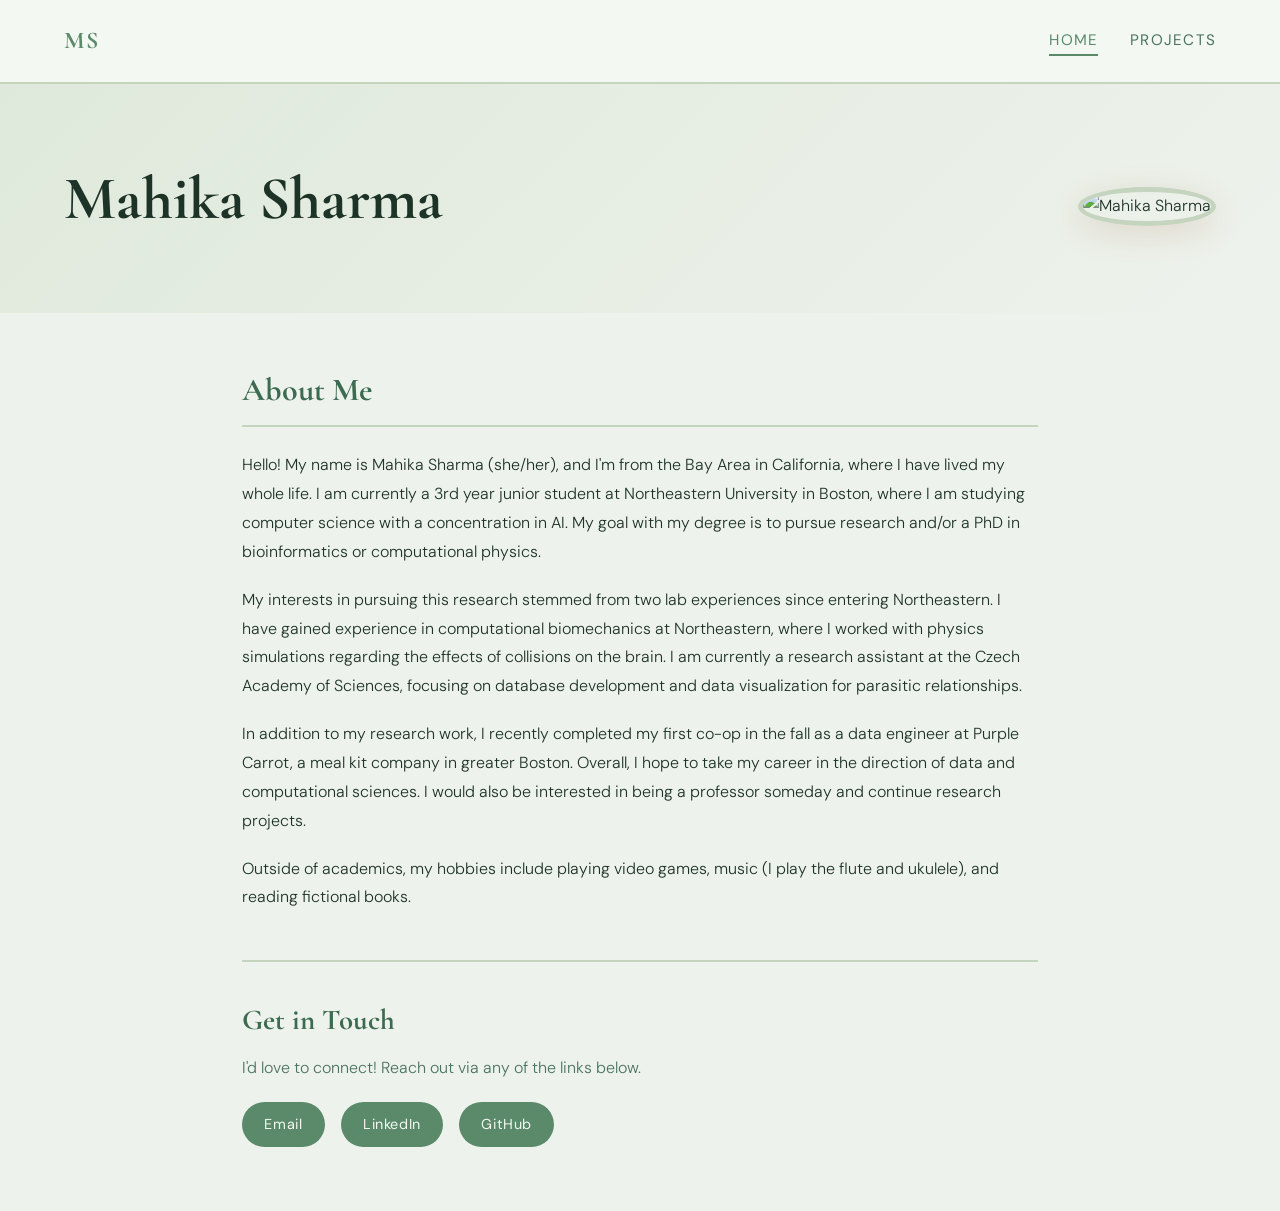
==== index.html @ 8211106c "Adding files" ====
<!DOCTYPE html>
<html lang="en">
<head>
  <meta charset="UTF-8" />
  <meta name="viewport" content="width=device-width, initial-scale=1.0"/>
  <title>Mahika Sharma</title>
  <link rel="preconnect" href="https://fonts.googleapis.com">
  <link href="https://fonts.googleapis.com/css2?family=Cormorant+Garamond:ital,wght@0,400;0,600;1,400&family=DM+Sans:wght@300;400;500&display=swap" rel="stylesheet">
  <link rel="stylesheet" href="styles.css" />
</head>
<body>

  <nav>
    <div class="nav-logo">MS</div>
    <ul>
      <li><a href="index.html" class="active">Home</a></li>
      <li><a href="projects.html">Projects</a></li>
    </ul>
  </nav>

  <header class="hero">
    <div class="hero-text">
      <h1>Mahika Sharma</h1>
    </div>
    <div class="hero-img-wrap">
      <img src="profile.jpg" alt="Mahika Sharma" class="hero-img" />
    </div>
  </header>

  <main>
    <section class="about-section">
      <h2>About Me</h2>
      <p>
        Hello! My name is Mahika Sharma (she/her), and I'm from the Bay Area in California, where I have lived
        my whole life. I am currently a 3rd year junior student at Northeastern University in Boston, where I am
        studying computer science with a concentration in AI. My goal with my degree is to pursue research and/or
        a PhD in bioinformatics or computational physics.
      </p>
      <p>
        My interests in pursuing this research stemmed from two lab experiences since entering Northeastern.
        I have gained experience in computational biomechanics at Northeastern, where I worked with physics
        simulations regarding the effects of collisions on the brain. I am currently a research assistant at
        the Czech Academy of Sciences, focusing on database development and data visualization for parasitic
        relationships.
      </p>
      <p>
        In addition to my research work, I recently completed my first co-op in the fall as a data engineer
        at Purple Carrot, a meal kit company in greater Boston. Overall, I hope to take my career in the
        direction of data and computational sciences. I would also be interested in being a professor someday
        and continue research projects.
      </p>
      <p>
        Outside of academics, my hobbies include playing video games, music (I play the flute and ukulele),
        and reading fictional books.
      </p>
    </section>

    <section class="contact-section">
      <h2>Get in Touch</h2>
      <p>I'd love to connect! Reach out via any of the links below.</p>
      <div class="contact-links">
        <a href="/cdn-cgi/l/email-protection#295a41485b444807444841406947465b5d414c485a5d4c5b47074c4d5c">Email</a>
        <a href="https://linkedin.com/in/mahikasharma" target="_blank">LinkedIn</a>
        <a href="https://github.com/mahikasharma" target="_blank">GitHub</a>
      </div>
    </section>
  </main>
---- styles.css ----
/* =====================
   CSS Variables
   ===================== */
:root {
  --cream: #eef2ec;
  --warm-tan: #c5d4be;
  --terracotta: #5a8a6a;
  --rust: #3d6b50;
  --dark-brown: #1e3328;
  --soft-brown: #4a7260;
  --light-sand: #dfe9db;
  --white: #f4f8f3;

  --font-display: 'Cormorant Garamond', Georgia, serif;
  --font-body: 'DM Sans', Arial, sans-serif;
}

/* =====================
   Base
   ===================== */
*, *::before, *::after {
  box-sizing: border-box;
  margin: 0;
  padding: 0;
}

body {
  background-color: var(--cream);
  color: var(--dark-brown);
  font-family: var(--font-body);
  font-weight: 300;
  line-height: 1.8;
  font-size: 1rem;
}

/* =====================
   Navigation
   ===================== */
nav {
  display: flex;
  align-items: center;
  justify-content: space-between;
  padding: 1.2rem 4rem;
  background-color: var(--white);
  border-bottom: 2px solid var(--warm-tan);
  position: sticky;
  top: 0;
  z-index: 100;
}

.nav-logo {
  font-family: var(--font-display);
  font-size: 1.5rem;
  font-weight: 700;
  color: var(--terracotta);
  letter-spacing: 0.05em;
}

nav ul {
  list-style: none;
  display: flex;
  gap: 2rem;
}

nav ul li a {
  text-decoration: none;
  font-family: var(--font-body);
  font-weight: 400;
  font-size: 0.95rem;
  color: var(--soft-brown);
  letter-spacing: 0.08em;
  text-transform: uppercase;
  padding-bottom: 4px;
  border-bottom: 2px solid transparent;
  transition: color 0.2s, border-color 0.2s;
}

nav ul li a:hover,
nav ul li a.active {
  color: var(--terracotta);
  border-bottom-color: var(--terracotta);
}

/* =====================
   Hero Section
   ===================== */
.hero {
  display: flex;
  align-items: center;
  justify-content: space-between;
  padding: 5rem 4rem 4rem;
  background: linear-gradient(135deg, var(--light-sand) 0%, var(--cream) 100%);
  gap: 3rem;
}

.hero-text {
  max-width: 560px;
}

.hero-text .tagline {
  font-family: var(--font-display);
  font-style: italic;
  font-size: 1.2rem;
  color: var(--soft-brown);
  margin-bottom: 0.3rem;
}

.hero-text h1 {
  font-family: var(--font-display);
  font-size: 3.8rem;
  font-weight: 700;
  color: var(--dark-brown);
  line-height: 1.15;
  margin-bottom: 1rem;
}

.hero-text .subtitle {
  font-size: 1rem;
  color: var(--soft-brown);
  letter-spacing: 0.03em;
}

.hero-img-wrap {
  flex-shrink: 0;
}

.hero-img {
  width: 260px;
  height: 260px;
  object-fit: cover;
  border-radius: 50%;
  border: 5px solid var(--warm-tan);
  box-shadow: 0 8px 32px rgba(160, 82, 45, 0.15);
}

/* =====================
   Main Content
   ===================== */
main {
  max-width: 860px;
  margin: 0 auto;
  padding: 3rem 2rem 4rem;
}

/* =====================
   About Section
   ===================== */
.about-section h2,
.contact-section h2,
.projects-section h2,
.skills-section h3 {
  font-family: var(--font-display);
  color: var(--rust);
  margin-bottom: 1.2rem;
}

.about-section h2 {
  font-size: 2rem;
  border-bottom: 2px solid var(--warm-tan);
  padding-bottom: 0.4rem;
  margin-bottom: 1.5rem;
}

.about-section p {
  margin-bottom: 1.2rem;
  color: var(--dark-brown);
  font-size: 1rem;
}

/* =====================
   Page Header (projects page)
   ===================== */
.page-header {
  background: linear-gradient(135deg, var(--light-sand) 0%, var(--cream) 100%);
  padding: 3.5rem 4rem 2.5rem;
  border-bottom: 2px solid var(--warm-tan);
}

.page-header h2 {
  font-family: var(--font-display);
  font-size: 2.6rem;
  color: var(--dark-brown);
  margin-bottom: 0.5rem;
}

.page-header .page-subtitle {
  color: var(--soft-brown);
  font-style: italic;
  font-size: 1.05rem;
}

/* =====================
   Project Cards
   ===================== */
.projects-section {
  display: flex;
  flex-direction: column;
  gap: 2.5rem;
  margin-bottom: 3rem;
}

.project-card {
  display: flex;
  gap: 2rem;
  background: var(--white);
  border-radius: 12px;
  padding: 1.8rem;
  border: 1px solid var(--warm-tan);
  box-shadow: 0 4px 16px rgba(160, 82, 45, 0.07);
  transition: box-shadow 0.2s;
}

.project-card:hover {
  box-shadow: 0 8px 28px rgba(160, 82, 45, 0.14);
}

.project-img {
  width: 130px;
  height: 130px;
  object-fit: cover;
  border-radius: 8px;
  flex-shrink: 0;
  background-color: var(--warm-tan);
}

.project-info h3 {
  font-family: var(--font-display);
  font-size: 1.3rem;
  color: var(--rust);
  margin-bottom: 0.7rem;
}

.project-info p {
  font-size: 0.97rem;
  color: var(--dark-brown);
  line-height: 1.75;
}

/* =====================
   Skills List
   ===================== */
.skills-section {
  margin-bottom: 3rem;
}

.skills-section h3 {
  font-size: 1.6rem;
  margin-bottom: 0.5rem;
}

.skills-section p {
  margin-bottom: 1rem;
  color: var(--soft-brown);
}

.skills-list {
  list-style: none;
  display: flex;
  flex-direction: column;
  gap: 0.5rem;
  padding-left: 0;
}

.skills-list li {
  padding: 0.6rem 1rem;
  background: var(--white);
  border-left: 4px solid var(--terracotta);
  border-radius: 0 6px 6px 0;
  font-size: 0.95rem;
  color: var(--dark-brown);
}

/* =====================
   Contact Section
   ===================== */
.contact-section {
  margin-top: 3rem;
  padding-top: 2rem;
  border-top: 2px solid var(--warm-tan);
}

.contact-section h2 {
  font-size: 1.8rem;
  margin-bottom: 0.5rem;
}

.contact-section p {
  margin-bottom: 1.2rem;
  color: var(--soft-brown);
}

.contact-links {
  display: flex;
  gap: 1rem;
  flex-wrap: wrap;
}

.contact-links a {
  text-decoration: none;
  padding: 0.6rem 1.4rem;
  background: var(--terracotta);
  color: var(--white);
  border-radius: 24px;
  font-size: 0.9rem;
  font-weight: 400;
  letter-spacing: 0.04em;
  transition: background 0.2s, transform 0.1s;
}

.contact-links a:hover {
  background: var(--rust);
  transform: translateY(-2px);
}

/* =====================
   Footer
   ===================== */
footer {
  text-align: center;
  padding: 2rem;
  background: var(--white);
  border-top: 2px solid var(--warm-tan);
  color: var(--soft-brown);
  font-size: 0.88rem;
  letter-spacing: 0.03em;
}

/* =====================
   Responsive
   ===================== */
@media (max-width: 700px) {
  nav { padding: 1rem 1.5rem; }
  .hero { flex-direction: column; padding: 3rem 1.5rem; text-align: center; }
  .hero-text h1 { font-size: 2.6rem; }
  .hero-img { width: 180px; height: 180px; }
  main { padding: 2rem 1.2rem; }
  .page-header { padding: 2rem 1.5rem; }
  .project-card { flex-direction: column; }
  .project-img { width: 100%; height: 180px; }
}
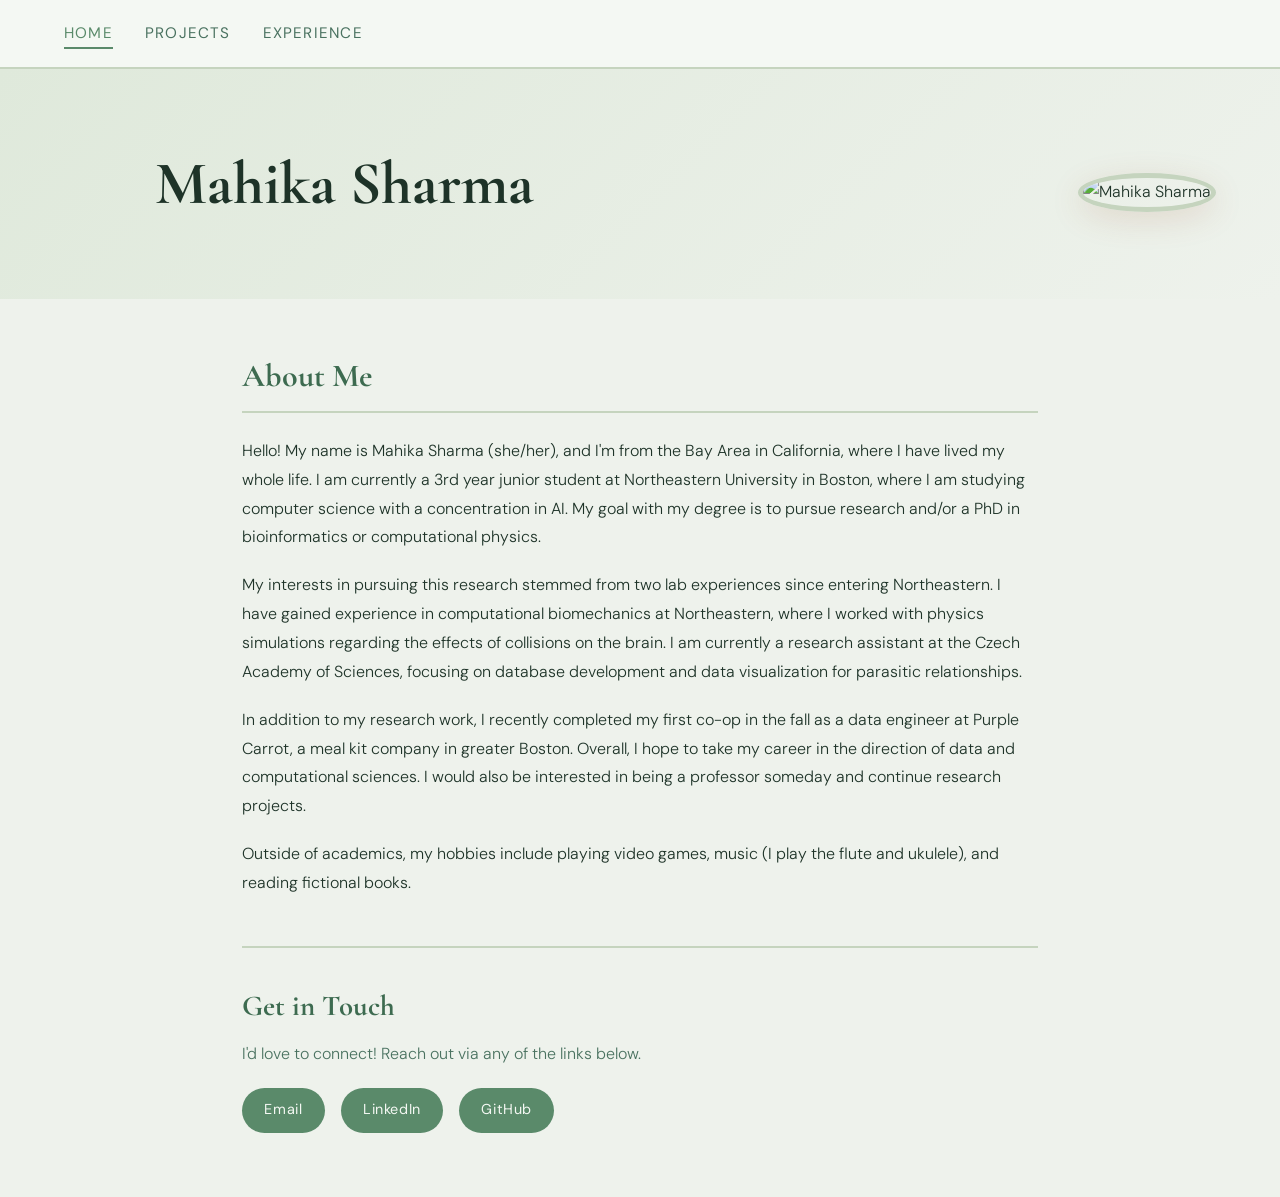
==== commit c18552ec: "Edits to style" ====
--- a/index.html
+++ b/index.html
@@ -11,15 +11,15 @@
 <body>
 
   <nav>
-    <div class="nav-logo">MS</div>
     <ul>
       <li><a href="index.html" class="active">Home</a></li>
       <li><a href="projects.html">Projects</a></li>
+      <li><a href="experience.html">Experience</a></li>
     </ul>
   </nav>
 
   <header class="hero">
-    <div class="hero-text">
+    <div class="hero-text centered">
       <h1>Mahika Sharma</h1>
     </div>
     <div class="hero-img-wrap">
@@ -59,7 +59,7 @@
       <h2>Get in Touch</h2>
       <p>I'd love to connect! Reach out via any of the links below.</p>
       <div class="contact-links">
-        <a href="/cdn-cgi/l/email-protection#295a41485b444807444841406947465b5d414c485a5d4c5b47074c4d5c">Email</a>
+        <a href="mailto:sharma.mahik@northeastern.edu">Email</a>
         <a href="https://linkedin.com/in/mahikasharma" target="_blank">LinkedIn</a>
         <a href="https://github.com/mahikasharma" target="_blank">GitHub</a>
       </div>
--- a/styles.css
+++ b/styles.css
@@ -39,7 +39,7 @@
 nav {
   display: flex;
   align-items: center;
-  justify-content: space-between;
+  justify-content: flex-start;
   padding: 1.2rem 4rem;
   background-color: var(--white);
   border-bottom: 2px solid var(--warm-tan);
@@ -48,12 +48,9 @@
   z-index: 100;
 }
 
-.nav-logo {
-  font-family: var(--font-display);
-  font-size: 1.5rem;
-  font-weight: 700;
-  color: var(--terracotta);
-  letter-spacing: 0.05em;
+.hero-text.centered {
+  text-align: center;
+  width: 100%;
 }
 
 nav ul {
@@ -200,33 +197,29 @@
 }
 
 .project-card {
-  display: flex;
-  gap: 2rem;
   background: var(--white);
   border-radius: 12px;
   padding: 1.8rem;
   border: 1px solid var(--warm-tan);
-  box-shadow: 0 4px 16px rgba(160, 82, 45, 0.07);
+  box-shadow: 0 4px 16px rgba(90, 138, 106, 0.07);
   transition: box-shadow 0.2s;
 }
 
 .project-card:hover {
-  box-shadow: 0 8px 28px rgba(160, 82, 45, 0.14);
-}
-
-.project-img {
-  width: 130px;
-  height: 130px;
-  object-fit: cover;
-  border-radius: 8px;
-  flex-shrink: 0;
-  background-color: var(--warm-tan);
+  box-shadow: 0 8px 28px rgba(90, 138, 106, 0.14);
 }
 
 .project-info h3 {
   font-family: var(--font-display);
   font-size: 1.3rem;
   color: var(--rust);
+  margin-bottom: 0.2rem;
+}
+
+.project-date {
+  font-size: 0.85rem;
+  color: var(--soft-brown);
+  font-style: italic;
   margin-bottom: 0.7rem;
 }
 
@@ -313,6 +306,64 @@
 }
 
 /* =====================
+   Experience Cards
+   ===================== */
+.experience-section {
+  display: flex;
+  flex-direction: column;
+  gap: 2rem;
+  margin-bottom: 3rem;
+}
+
+.exp-card {
+  background: var(--white);
+  border-radius: 12px;
+  padding: 1.8rem;
+  border: 1px solid var(--warm-tan);
+  box-shadow: 0 4px 16px rgba(90, 138, 106, 0.07);
+  transition: box-shadow 0.2s;
+}
+
+.exp-card:hover {
+  box-shadow: 0 8px 28px rgba(90, 138, 106, 0.14);
+}
+
+.exp-header {
+  display: flex;
+  justify-content: space-between;
+  align-items: flex-start;
+  margin-bottom: 1rem;
+}
+
+.exp-header h3 {
+  font-family: var(--font-display);
+  font-size: 1.3rem;
+  color: var(--rust);
+  margin-bottom: 0.2rem;
+}
+
+.exp-org {
+  font-size: 0.9rem;
+  color: var(--soft-brown);
+  font-style: italic;
+}
+
+.exp-date {
+  font-size: 0.85rem;
+  color: var(--soft-brown);
+  white-space: nowrap;
+  padding: 0.3rem 0.8rem;
+  background: var(--light-sand);
+  border-radius: 12px;
+}
+
+.exp-card p {
+  font-size: 0.97rem;
+  color: var(--dark-brown);
+  line-height: 1.75;
+}
+
+/* =====================
    Footer
    ===================== */
 footer {
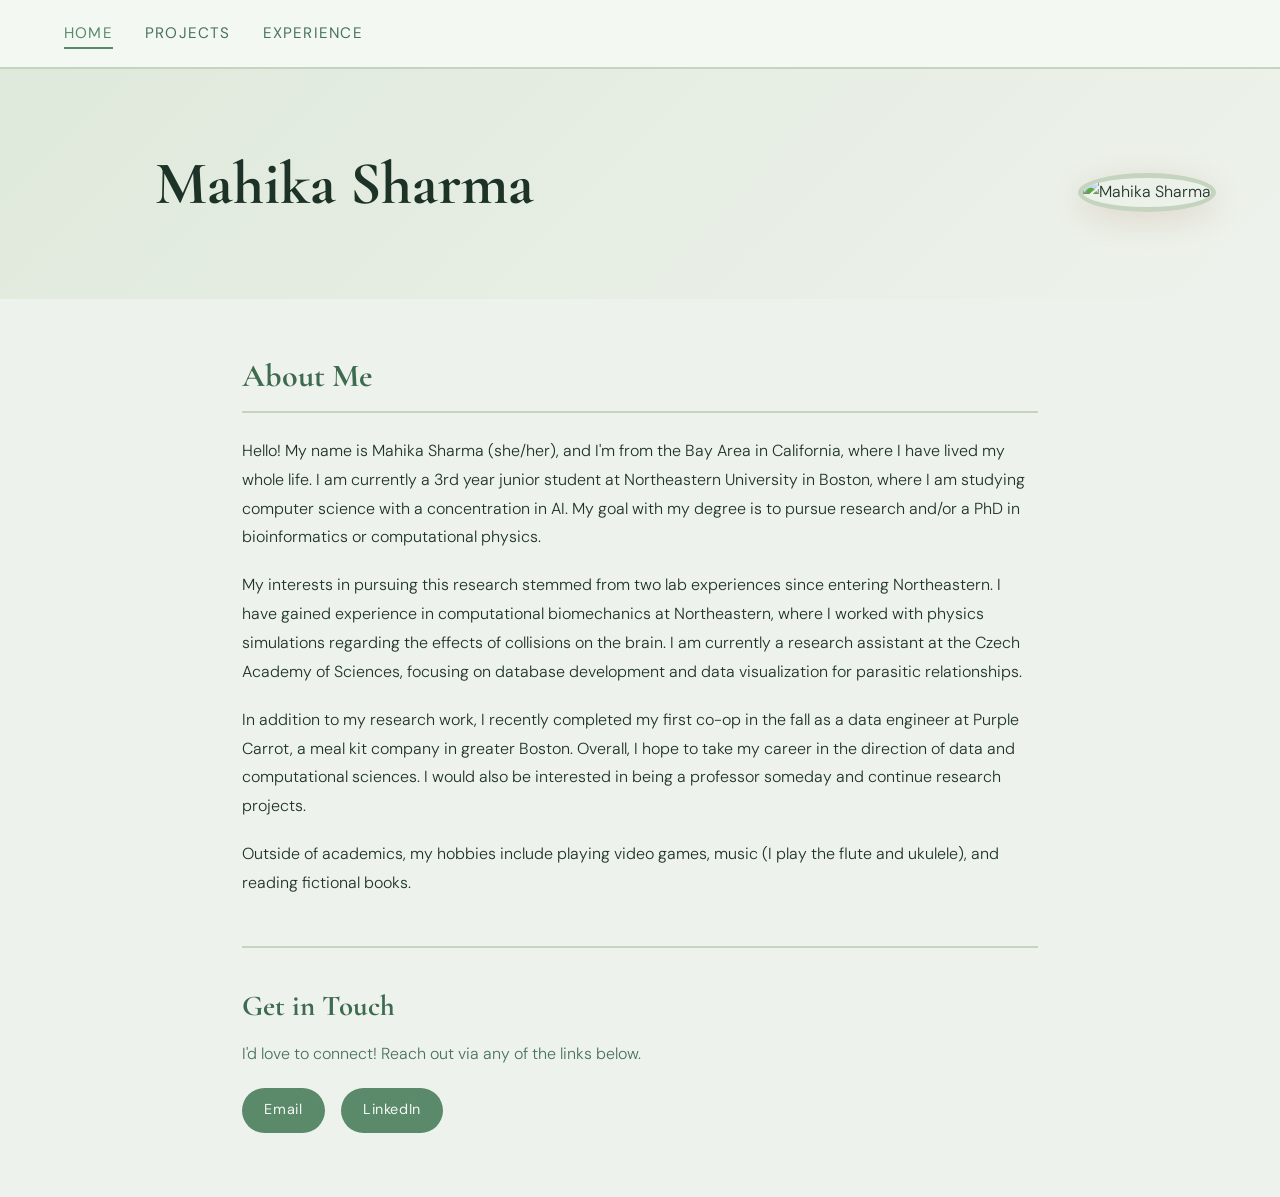
==== commit 1452d6ff: "changes to descriptions" ====
--- a/index.html
+++ b/index.html
@@ -59,10 +59,6 @@
       <h2>Get in Touch</h2>
       <p>I'd love to connect! Reach out via any of the links below.</p>
       <div class="contact-links">
-        <a href="mailto:sharma.mahik@northeastern.edu">Email</a>
-        <a href="https://linkedin.com/in/mahikasharma" target="_blank">LinkedIn</a>
-        <a href="https://github.com/mahikasharma" target="_blank">GitHub</a>
-      </div>
-    </section>
-  </main>
-
+        <a href="/cdn-cgi/l/email-protection#2e5d464f5c434f00434f4647456e40415c5a464b4f5d5a4b5c40004b4a5b">Email</a>
+        <a href="https://www.linkedin.com/in/mahika-s/" target="_blank">LinkedIn</a>
+        <a href="https://github.com/mahikasharma" target="_blank
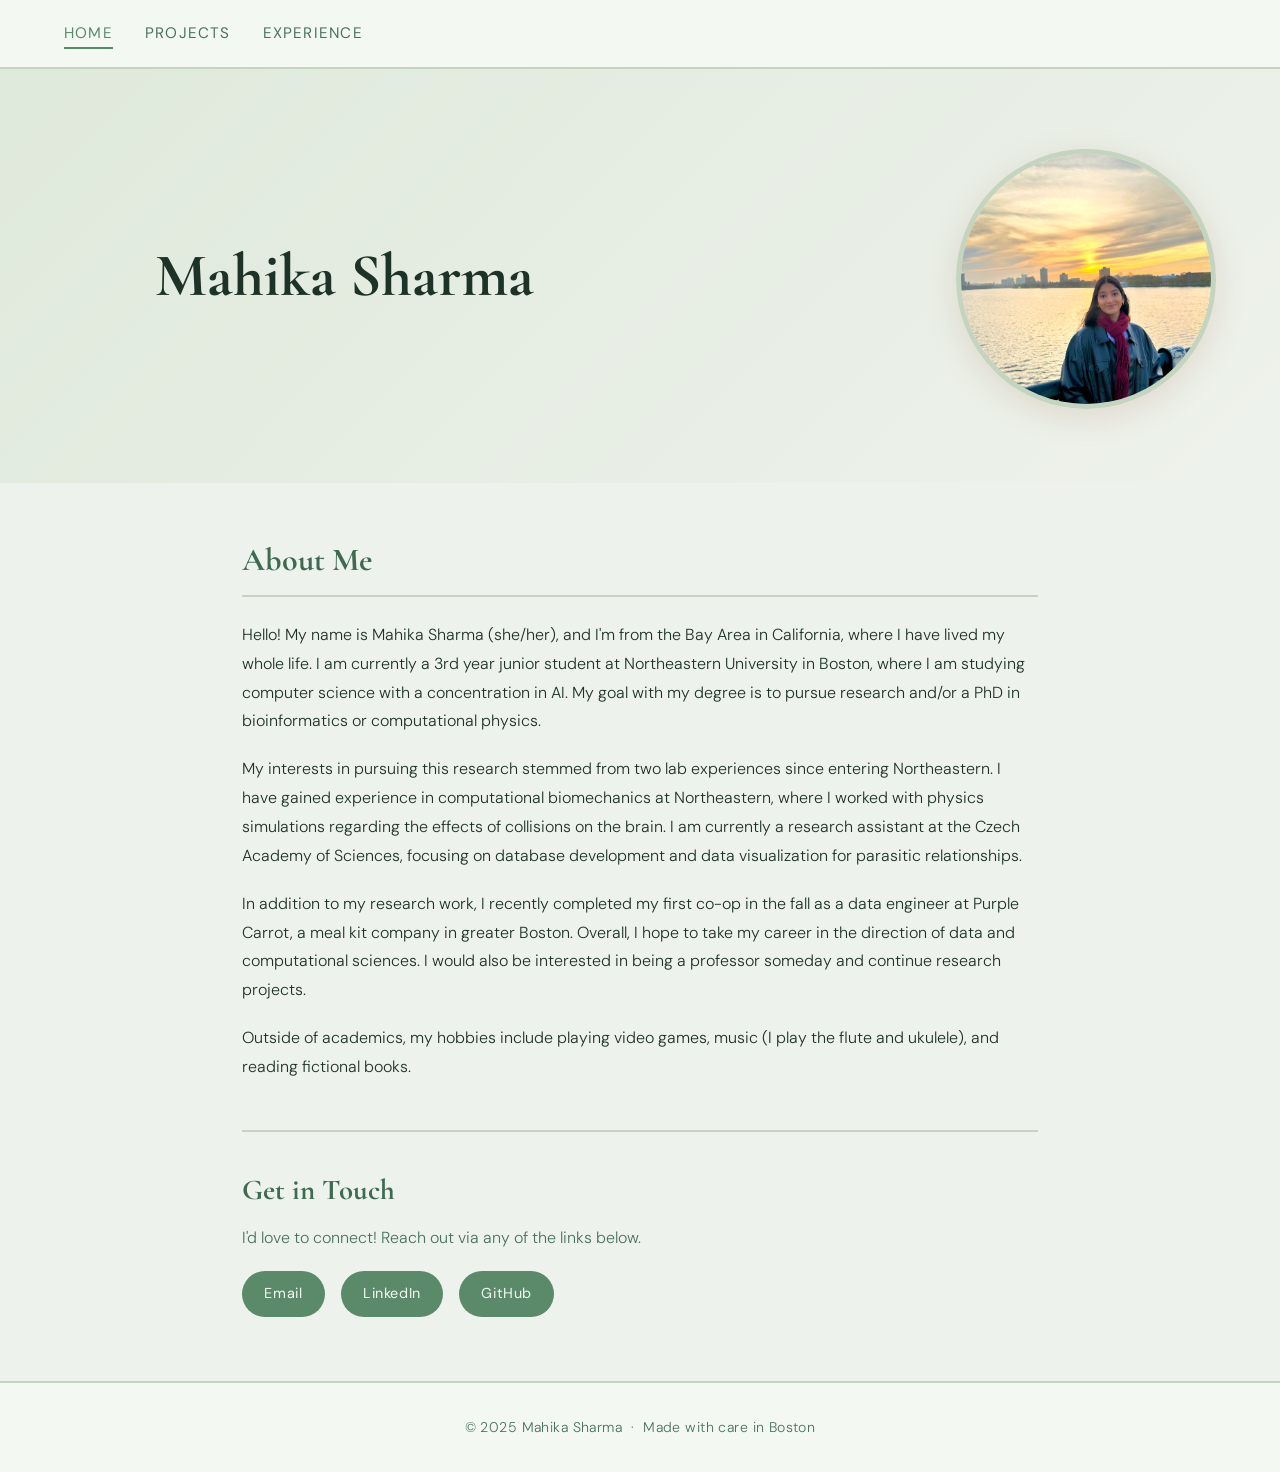
==== commit f3c18398: "fixing contact button issue" ====
--- a/index.html
+++ b/index.html
@@ -23,7 +23,7 @@
       <h1>Mahika Sharma</h1>
     </div>
     <div class="hero-img-wrap">
-      <img src="profile.jpg" alt="Mahika Sharma" class="hero-img" />
+      <img src="IMG_3796.jpg" alt="Mahika Sharma" class="hero-img" />
     </div>
   </header>
 
@@ -59,6 +59,16 @@
       <h2>Get in Touch</h2>
       <p>I'd love to connect! Reach out via any of the links below.</p>
       <div class="contact-links">
-        <a href="/cdn-cgi/l/email-protection#2e5d464f5c434f00434f4647456e40415c5a464b4f5d5a4b5c40004b4a5b">Email</a>
+        <a href="mailto:sharma.mahik@northeastern.edu">Email</a>
         <a href="https://www.linkedin.com/in/mahika-s/" target="_blank">LinkedIn</a>
-        <a href="https://github.com/mahikasharma" target="_blank+        <a href="https://github.com/mahikasharma" target="_blank">GitHub</a>
+      </div>
+    </section>
+  </main>
+
+  <footer>
+    <p>© 2025 Mahika Sharma &nbsp;·&nbsp; Made with care in Boston</p>
+  </footer>
+
+</body>
+</html>
--- a/styles.css
+++ b/styles.css
@@ -305,6 +305,14 @@
   transform: translateY(-2px);
 }
 
+.exp-photo {
+  width: 100%;
+  max-height: 280px;
+  object-fit: cover;
+  border-radius: 8px;
+  margin-top: 1.2rem;
+}
+
 /* =====================
    Experience Cards
    ===================== */
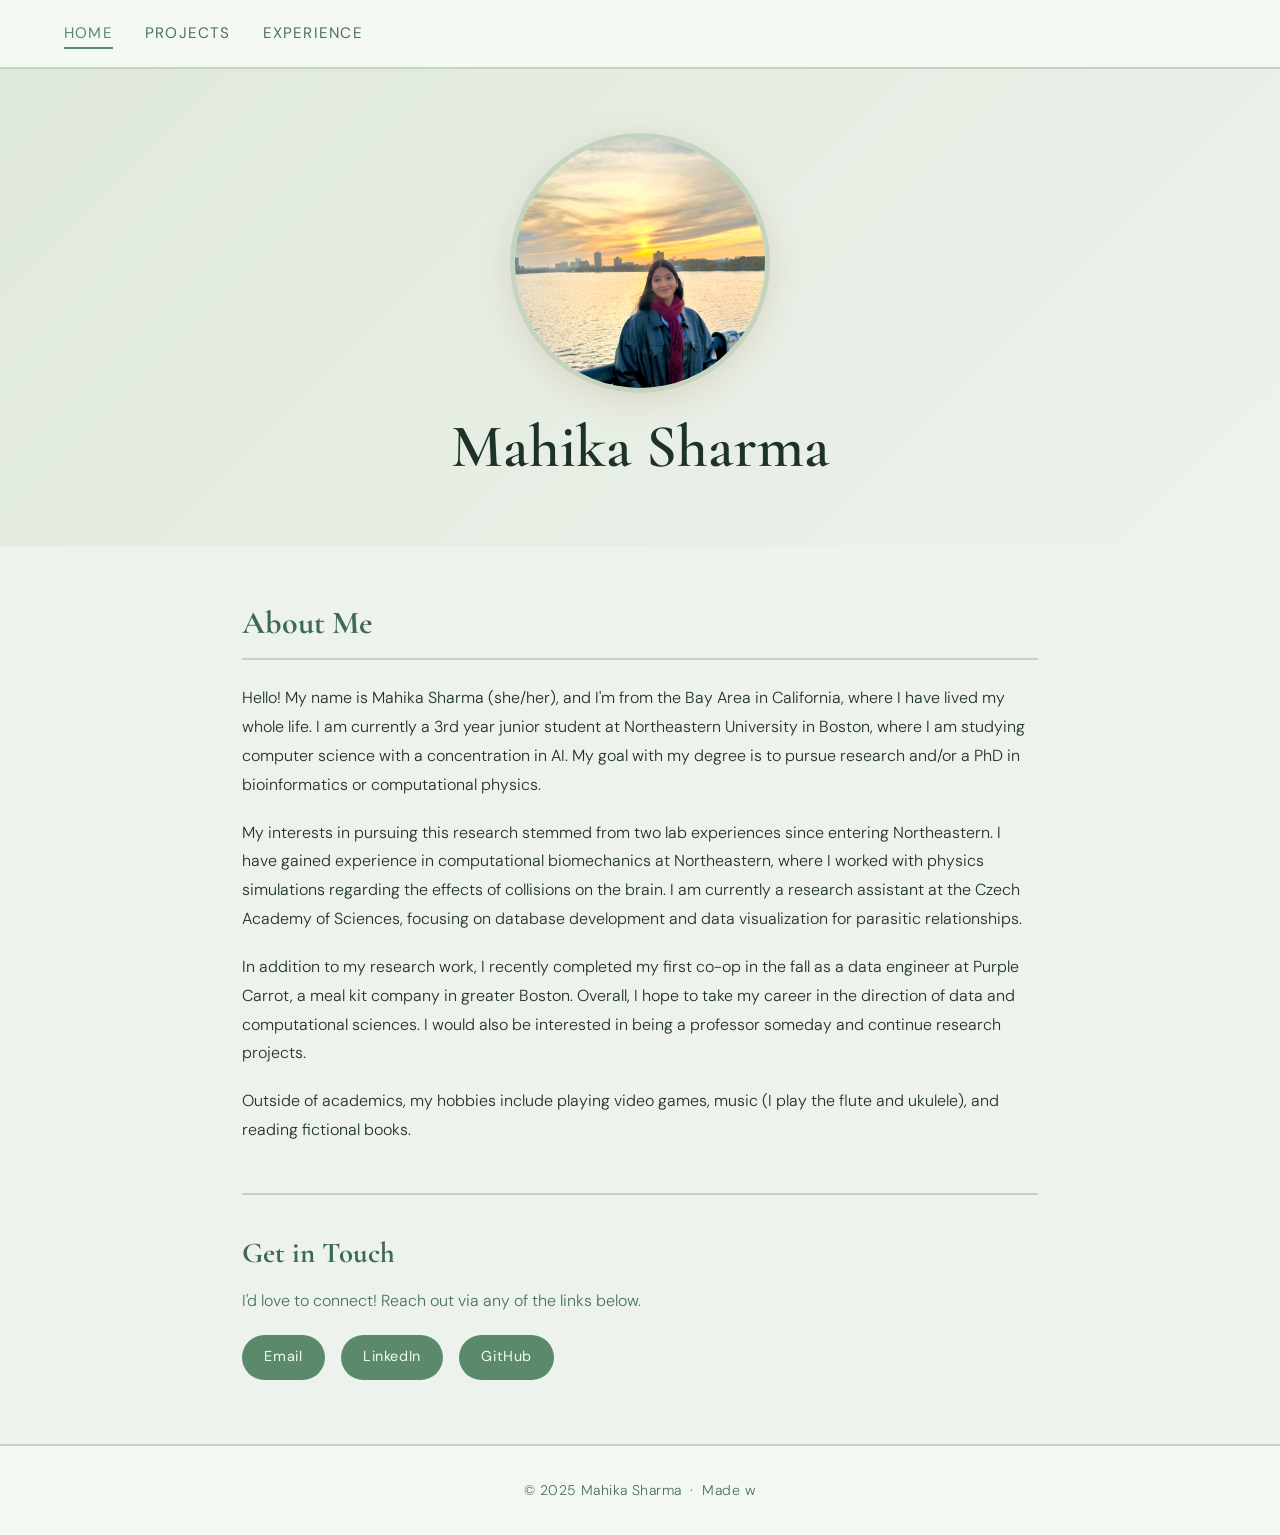
==== commit be040af9: "header/picture in the center" ====
--- a/index.html
+++ b/index.html
@@ -19,12 +19,8 @@
   </nav>
 
   <header class="hero">
-    <div class="hero-text centered">
-      <h1>Mahika Sharma</h1>
-    </div>
-    <div class="hero-img-wrap">
-      <img src="IMG_3796.jpg" alt="Mahika Sharma" class="hero-img" />
-    </div>
+    <img src="IMG_3796.jpg" alt="Mahika Sharma" class="hero-img" />
+    <h1>Mahika Sharma</h1>
   </header>
 
   <main>
@@ -59,7 +55,7 @@
       <h2>Get in Touch</h2>
       <p>I'd love to connect! Reach out via any of the links below.</p>
       <div class="contact-links">
-        <a href="mailto:sharma.mahik@northeastern.edu">Email</a>
+        <a href="/cdn-cgi/l/email-protection#fc8f949d8e919dd2919d949597bc92938e8894999d8f88998e92d2999889">Email</a>
         <a href="https://www.linkedin.com/in/mahika-s/" target="_blank">LinkedIn</a>
         <a href="https://github.com/mahikasharma" target="_blank">GitHub</a>
       </div>
@@ -67,8 +63,4 @@
   </main>
 
   <footer>
-    <p>© 2025 Mahika Sharma &nbsp;·&nbsp; Made with care in Boston</p>
-  </footer>
-
-</body>
-</html>
+    <p>© 2025 Mahika Sharma &nbsp;·&nbsp; Made w
--- a/styles.css
+++ b/styles.css
@@ -83,11 +83,21 @@
    ===================== */
 .hero {
   display: flex;
+  flex-direction: column;
   align-items: center;
-  justify-content: space-between;
-  padding: 5rem 4rem 4rem;
+  justify-content: center;
+  padding: 4rem 2rem;
   background: linear-gradient(135deg, var(--light-sand) 0%, var(--cream) 100%);
-  gap: 3rem;
+  text-align: center;
+  gap: 1.2rem;
+}
+
+.hero h1 {
+  font-family: var(--font-display);
+  font-size: 3.8rem;
+  font-weight: 600;
+  color: var(--dark-brown);
+  line-height: 1.15;
 }
 
 .hero-text {
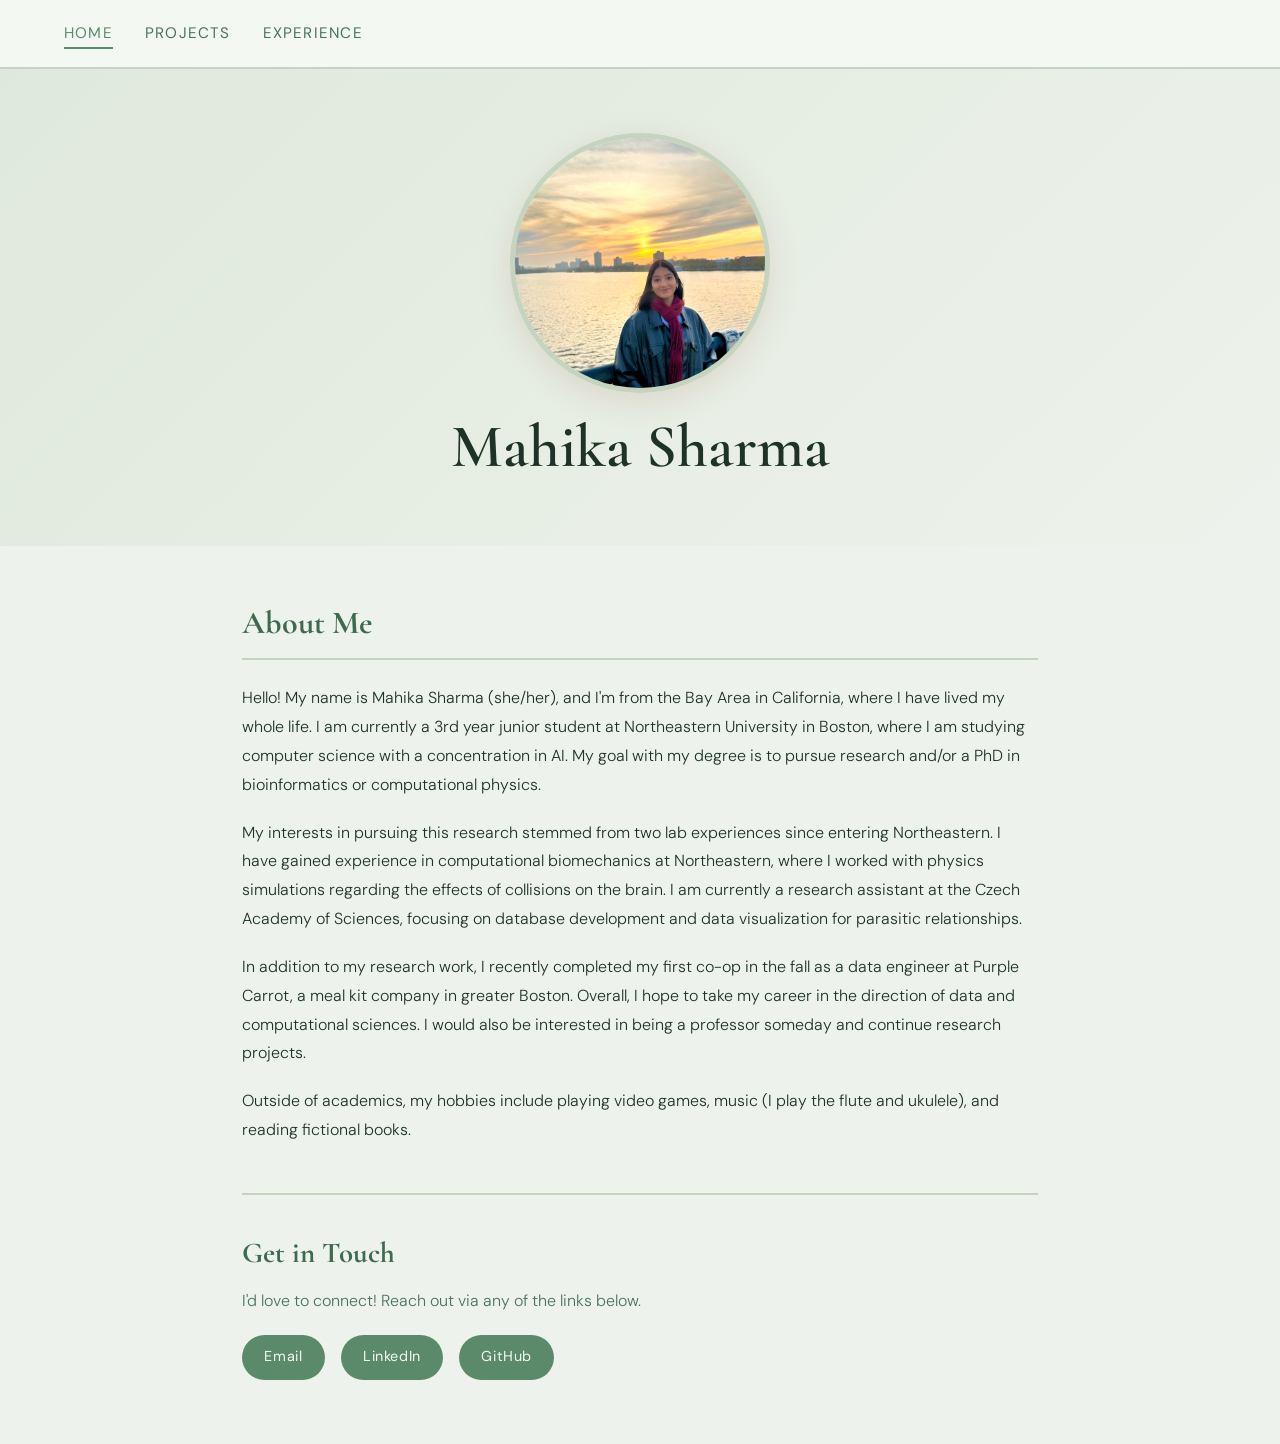
==== commit 91bd5058: "fix email error" ====
--- a/index.html
+++ b/index.html
@@ -55,12 +55,11 @@
       <h2>Get in Touch</h2>
       <p>I'd love to connect! Reach out via any of the links below.</p>
       <div class="contact-links">
-        <a href="/cdn-cgi/l/email-protection#fc8f949d8e919dd2919d949597bc92938e8894999d8f88998e92d2999889">Email</a>
+        <a href="mailto:sharma.mahik@northeastern.edu">Email</a>
         <a href="https://www.linkedin.com/in/mahika-s/" target="_blank">LinkedIn</a>
         <a href="https://github.com/mahikasharma" target="_blank">GitHub</a>
       </div>
     </section>
   </main>
 
-  <footer>
-    <p>© 2025 Mahika Sharma &nbsp;·&nbsp; Made w+ 
--- a/styles.css
+++ b/styles.css
@@ -82,10 +82,10 @@
    Hero Section
    ===================== */
 .hero {
-  display: flex;
-  flex-direction: column;
-  align-items: center;
-  justify-content: center;
+  display: flex !important;
+  flex-direction: column !important;
+  align-items: center !important;
+  justify-content: center !important;
   padding: 4rem 2rem;
   background: linear-gradient(135deg, var(--light-sand) 0%, var(--cream) 100%);
   text-align: center;
@@ -98,6 +98,8 @@
   font-weight: 600;
   color: var(--dark-brown);
   line-height: 1.15;
+  text-align: center;
+  width: 100%;
 }
 
 .hero-text {
